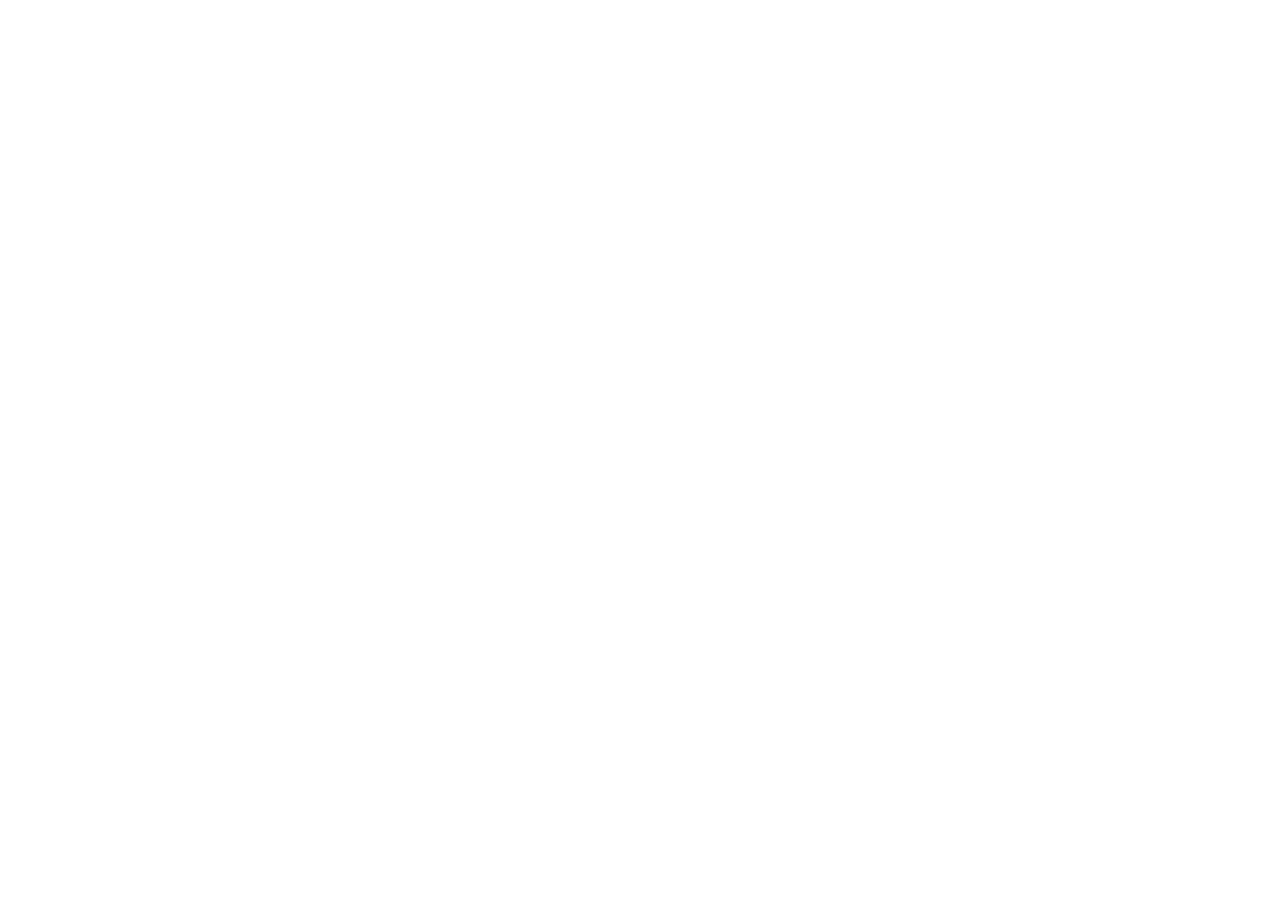
==== set.html @ 0116c14d ". Initial commit" ====
<!doctype html>
<!--[if IE 7 ]>		 <html class="no-js ie ie7 lte7 lte8 lte9" lang="en-US"> <![endif]-->
<!--[if IE 8 ]>		 <html class="no-js ie ie8 lte8 lte9" lang="en-US"> <![endif]-->
<!--[if IE 9 ]>		 <html class="no-js ie ie9 lte9>" lang="en-US"> <![endif]-->
<!--[if (gt IE 9)|!(IE)]><!--> <html class="no-js" lang="en-US"> <!--<![endif]-->
<head data-live-domain="plugins.jquery.com">
	<meta charset="utf-8">
	<meta http-equiv="X-UA-Compatible" content="IE=edge,chrome=1">

	<title>SET</title>

	<meta name="author" content="jQuery Foundation - jquery.org">
	<meta name="description" content="jQuery: The Write Less, Do More, JavaScript Library">

	<meta name="viewport" content="width=device-width">

<style type="text/css">
</style>

<script type="text/javascript">

</script>
</head>
<body>

<table>
<tr>
<td></td><td></td><td></td><td></td>
</tr><tr>

<td></td><td></td><td></td><td></td>
</tr><tr>

<td></td><td></td><td></td><td></td>
</tr><tr>
</table>

</body></html>
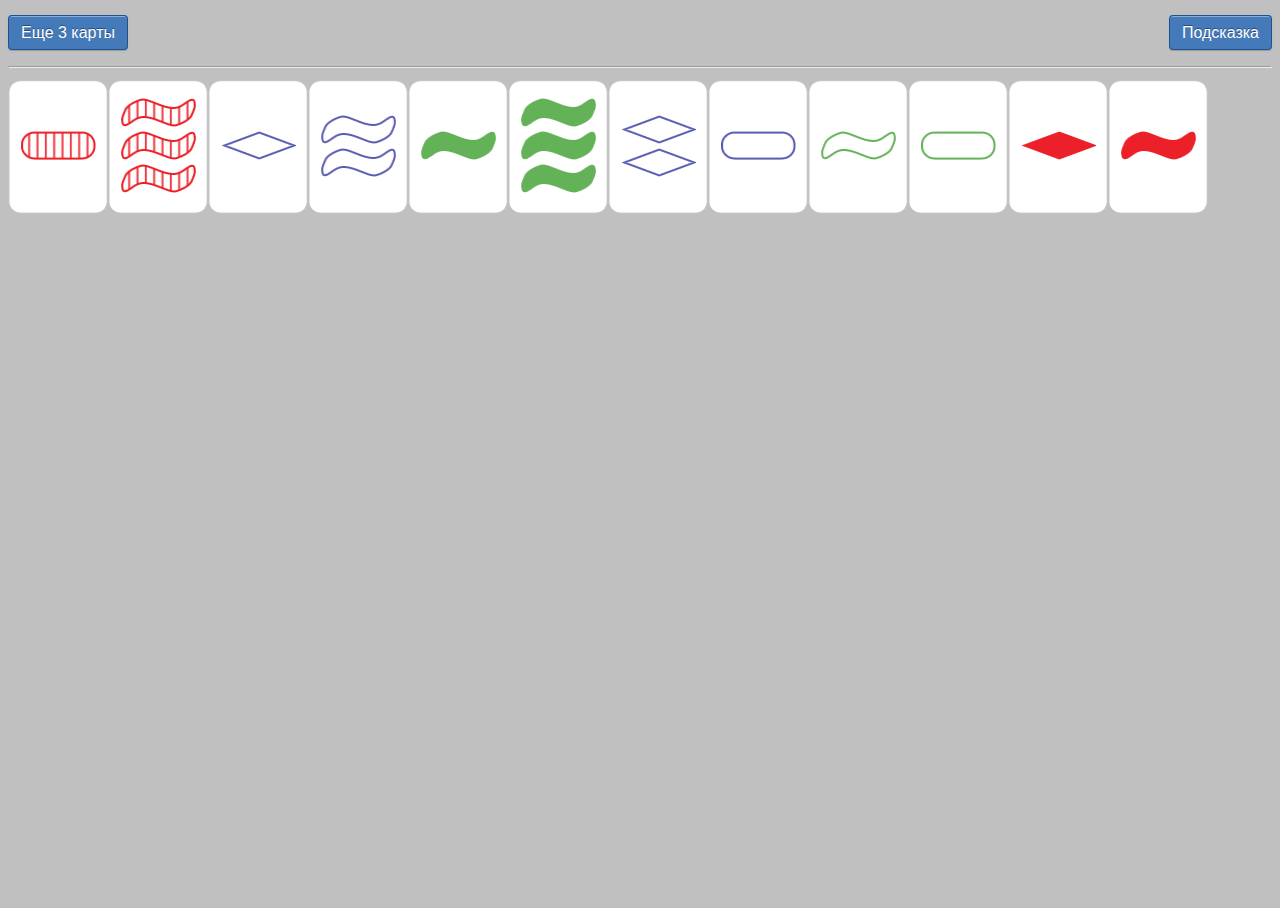
==== commit 82c20a4e: "." ====
--- a/set.html
+++ b/set.html
@@ -1,39 +1,92 @@
-
 <!doctype html>
-<!--[if IE 7 ]>		 <html class="no-js ie ie7 lte7 lte8 lte9" lang="en-US"> <![endif]-->
-<!--[if IE 8 ]>		 <html class="no-js ie ie8 lte8 lte9" lang="en-US"> <![endif]-->
-<!--[if IE 9 ]>		 <html class="no-js ie ie9 lte9>" lang="en-US"> <![endif]-->
+<!--[if IE 7 ]>      <html class="no-js ie ie7 lte7 lte8 lte9" lang="en-US"> <![endif]-->
+<!--[if IE 8 ]>      <html class="no-js ie ie8 lte8 lte9" lang="en-US"> <![endif]-->
+<!--[if IE 9 ]>      <html class="no-js ie ie9 lte9>" lang="en-US"> <![endif]-->
 <!--[if (gt IE 9)|!(IE)]><!--> <html class="no-js" lang="en-US"> <!--<![endif]-->
 <head data-live-domain="plugins.jquery.com">
-	<meta charset="utf-8">
-	<meta http-equiv="X-UA-Compatible" content="IE=edge,chrome=1">
+    <meta charset="utf-8">
+    <meta http-equiv="X-UA-Compatible" content="IE=edge,chrome=1">
+    <title>SET</title>
+    <meta name="viewport" content="width=device-width">
+<script type="text/javascript" src="jquery-1.11.1.min.js"></script>
+<style type="text/css">
+html, body
+{
+  height: 100%;
+  margin-bottom:0px;
+}
+body{
+    background-color: #C0C0C0;
+}
 
-	<title>SET</title>
+.center{
+    text-align: center;
+    margin-left: auto;
+    margin-right: auto;
+}
 
-	<meta name="author" content="jQuery Foundation - jquery.org">
-	<meta name="description" content="jQuery: The Write Less, Do More, JavaScript Library">
 
-	<meta name="viewport" content="width=device-width">
+.row  {
+    display: table-row;
+    }
+.card{
+    background: url('card.png') no-repeat;
+}
+.selected{
+    background: url('card_selected.png') no-repeat;
+}
+.td{
+    float: none !important;
+    display: table-cell;
+    height: 135px;
+    width: 100px;
+    vertical-align: middle; 
+    text-align: center;
+}
 
-<style type="text/css">
+.box img{
+    width: 75px;
+    height: 29px;
+}
+
+a {
+    -webkit-border-radius: 4px;
+    -moz-border-radius: 4px;
+    border-radius: 4px;
+    border: solid 1px #20538D;
+    text-shadow: 0 -1px 0 rgba(0, 0, 0, 0.4);
+    -webkit-box-shadow: inset 0 1px 0 rgba(255, 255, 255, 0.4), 0 1px 1px rgba(0, 0, 0, 0.2);
+    -moz-box-shadow: inset 0 1px 0 rgba(255, 255, 255, 0.4), 0 1px 1px rgba(0, 0, 0, 0.2);
+    box-shadow: inset 0 1px 0 rgba(255, 255, 255, 0.4), 0 1px 1px rgba(0, 0, 0, 0.2);
+    background: #4479BA;
+    color: #FFF;
+    padding: 8px 12px;
+    text-decoration: none;
+    font-family: "Gill Sans MT", "Gill Sans", "GillSans", "Arial", "Helvetica", sans-serif;
+
+}
+.box {
+    float: left;
+    height: 135px;
+    width: 100px;
+    vertical-align: middle; 
+    text-align: center;
+
+}
+.elem{
+    position:relative;
+}
+div {
+    display: inline-block;
+}
 </style>
 
-<script type="text/javascript">
-
-</script>
+<script type="text/javascript" src="set.js"></script>
 </head>
 <body>
-
-<table>
-<tr>
-<td></td><td></td><td></td><td></td>
-</tr><tr>
-
-<td></td><td></td><td></td><td></td>
-</tr><tr>
-
-<td></td><td></td><td></td><td></td>
-</tr><tr>
-</table>
-
+<div style="width:100%">
+<p><div style="display:block; float:left;" ><a href="#" id="next">Еще 3 карты</a></div>&nbsp;<div style="display:block; float:right;" ><a id="hint" href="#">Подсказка</a></div></p>
+</div>
+<div style="width:100%"><hr /></div>
+<div class="content"></div>
 </body></html>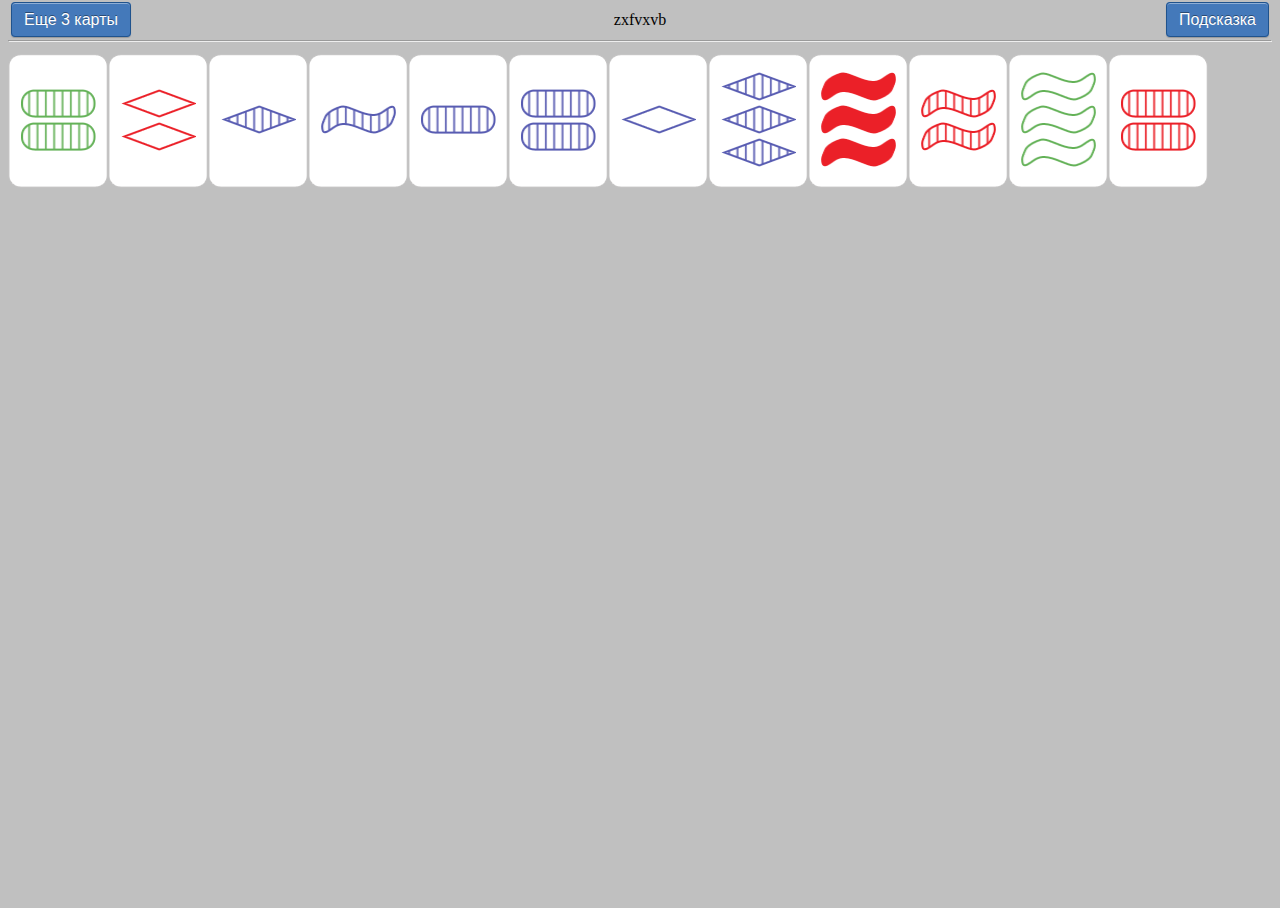
==== commit 6d5921a4: "." ====
--- a/set.html
+++ b/set.html
@@ -84,9 +84,12 @@
 <script type="text/javascript" src="set.js"></script>
 </head>
 <body>
-<div style="width:100%">
-<p><div style="display:block; float:left;" ><a href="#" id="next">Еще 3 карты</a></div>&nbsp;<div style="display:block; float:right;" ><a id="hint" href="#">Подсказка</a></div></p>
-</div>
+<table style="width:100%">
+<tr>
+<td style="text-align:left;width:25%;"><a href="#" id="next">Еще 3 карты</a></td>
+<td style="text-align:center;width:50%;">zxfvxvb</td>
+<td style="text-align:right;width:25%;"><a id="hint" href="#">Подсказка</a></td>
+</tr></table>
 <div style="width:100%"><hr /></div>
 <div class="content"></div>
 </body></html>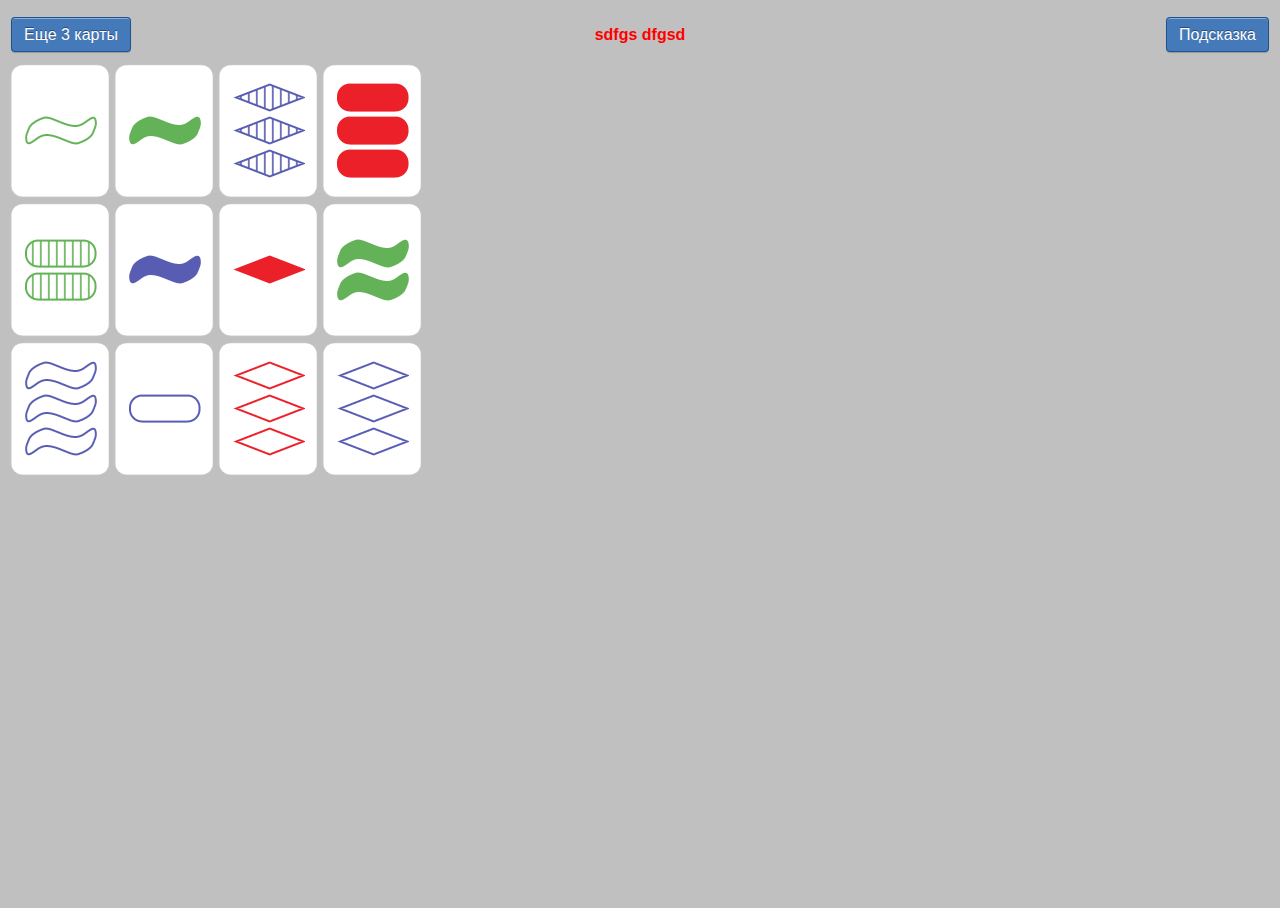
==== commit 37c20554: "." ====
--- a/set.html
+++ b/set.html
@@ -29,19 +29,16 @@
 .row  {
     display: table-row;
     }
-.card{
-    background: url('card.png') no-repeat;
-}
-.selected{
-    background: url('card_selected.png') no-repeat;
-}
-.td{
-    float: none !important;
+.game tr td{
     display: table-cell;
     height: 135px;
     width: 100px;
     vertical-align: middle; 
     text-align: center;
+    background: url('card.png') no-repeat;
+}
+.selected{
+    background: url('card_selected.png') no-repeat !important;
 }
 
 .box img{
@@ -65,6 +62,14 @@
     font-family: "Gill Sans MT", "Gill Sans", "GillSans", "Arial", "Helvetica", sans-serif;
 
 }
+.alert{
+    text-align: center;
+    color: #F00;
+    font-weight: bold;
+    text-decoration: none;
+    font-family: "Gill Sans MT", "Gill Sans", "GillSans", "Arial", "Helvetica", sans-serif;
+
+}
 .box {
     float: left;
     height: 135px;
@@ -84,12 +89,11 @@
 <script type="text/javascript" src="set.js"></script>
 </head>
 <body>
-<table style="width:100%">
+<table style="width:100%;padding-top:15px;padding-bottom:15px;">
 <tr>
 <td style="text-align:left;width:25%;"><a href="#" id="next">Еще 3 карты</a></td>
-<td style="text-align:center;width:50%;">zxfvxvb</td>
+<td style="text-align:center;width:50%;"><span class="alert">sdfgs dfgsd </span></td>
 <td style="text-align:right;width:25%;"><a id="hint" href="#">Подсказка</a></td>
 </tr></table>
-<div style="width:100%"><hr /></div>
-<div class="content"></div>
+<table class="game"></table>
 </body></html>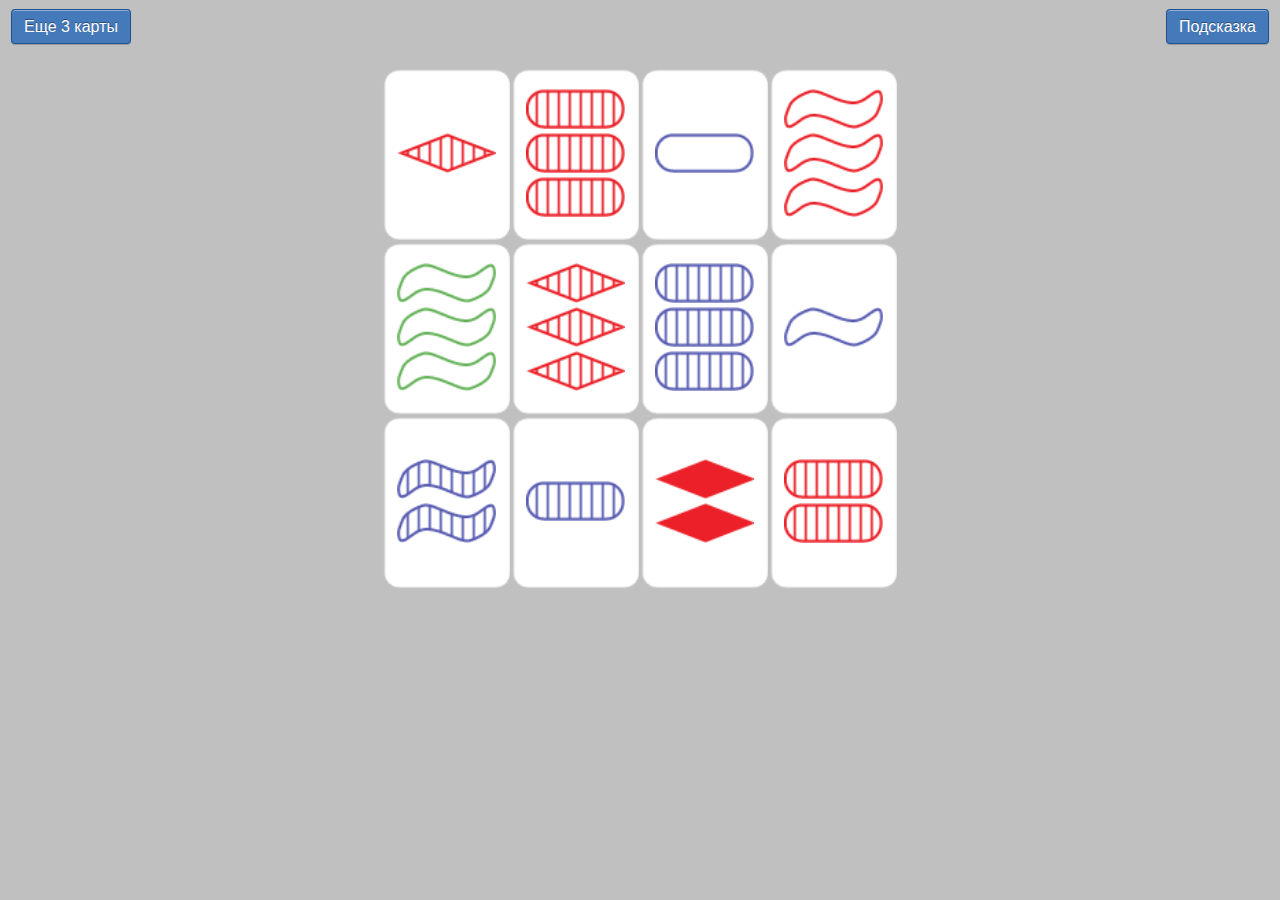
==== commit d5c33c7a: "." ====
--- a/set.html
+++ b/set.html
@@ -14,37 +14,13 @@
 {
   height: 100%;
   margin-bottom:0px;
+  margin-top:0px;
 }
 body{
     background-color: #C0C0C0;
+    text-align: center;
 }
 
-.center{
-    text-align: center;
-    margin-left: auto;
-    margin-right: auto;
-}
-
-
-.row  {
-    display: table-row;
-    }
-.game tr td{
-    display: table-cell;
-    height: 135px;
-    width: 100px;
-    vertical-align: middle; 
-    text-align: center;
-    background: url('card.png') no-repeat;
-}
-.selected{
-    background: url('card_selected.png') no-repeat !important;
-}
-
-.box img{
-    width: 75px;
-    height: 29px;
-}
 
 a {
     -webkit-border-radius: 4px;
@@ -62,7 +38,8 @@
     font-family: "Gill Sans MT", "Gill Sans", "GillSans", "Arial", "Helvetica", sans-serif;
 
 }
-.alert{
+
+#alert{
     text-align: center;
     color: #F00;
     font-weight: bold;
@@ -70,20 +47,47 @@
     font-family: "Gill Sans MT", "Gill Sans", "GillSans", "Arial", "Helvetica", sans-serif;
 
 }
-.box {
-    float: left;
-    height: 135px;
-    width: 100px;
+
+.hidden {
+  visibility: hidden;
+  opacity: 0;
+  transition: visibility 0s 5s, opacity 5s linear;
+}
+
+div.container {
+    width:98%; 
+    margin:1%;
+}
+.game {
+    margin: auto; 
+}
+.game tr td{
+    display: table-cell;
+    width: 125px;
+    height: 170px;
     vertical-align: middle; 
     text-align: center;
+    background: url('card.png');
+    background-repeat: no-repeat;
+    background-size: cover;
+    margin-left: auto;
+    margin-right:auto;
+}
+.game tr td img{
+    height: 40px;
+}
 
+.selected{
+    background: url('card_selected.png') !important;
+    background-repeat: no-repeat !important;
+    background-size: cover !important;
 }
-.elem{
-    position:relative;
+.hint{
+    background: url('card_hint.png') !important;
+    background-repeat: no-repeat !important;
+    background-size: cover !important;
 }
-div {
-    display: inline-block;
-}
+
 </style>
 
 <script type="text/javascript" src="set.js"></script>
@@ -92,8 +96,10 @@
 <table style="width:100%;padding-top:15px;padding-bottom:15px;">
 <tr>
 <td style="text-align:left;width:25%;"><a href="#" id="next">Еще 3 карты</a></td>
-<td style="text-align:center;width:50%;"><span class="alert">sdfgs dfgsd </span></td>
+<td style="text-align:center;width:50%;"><span id="alert"></span></td>
 <td style="text-align:right;width:25%;"><a id="hint" href="#">Подсказка</a></td>
 </tr></table>
+<div class="container">
 <table class="game"></table>
+</div>
 </body></html>